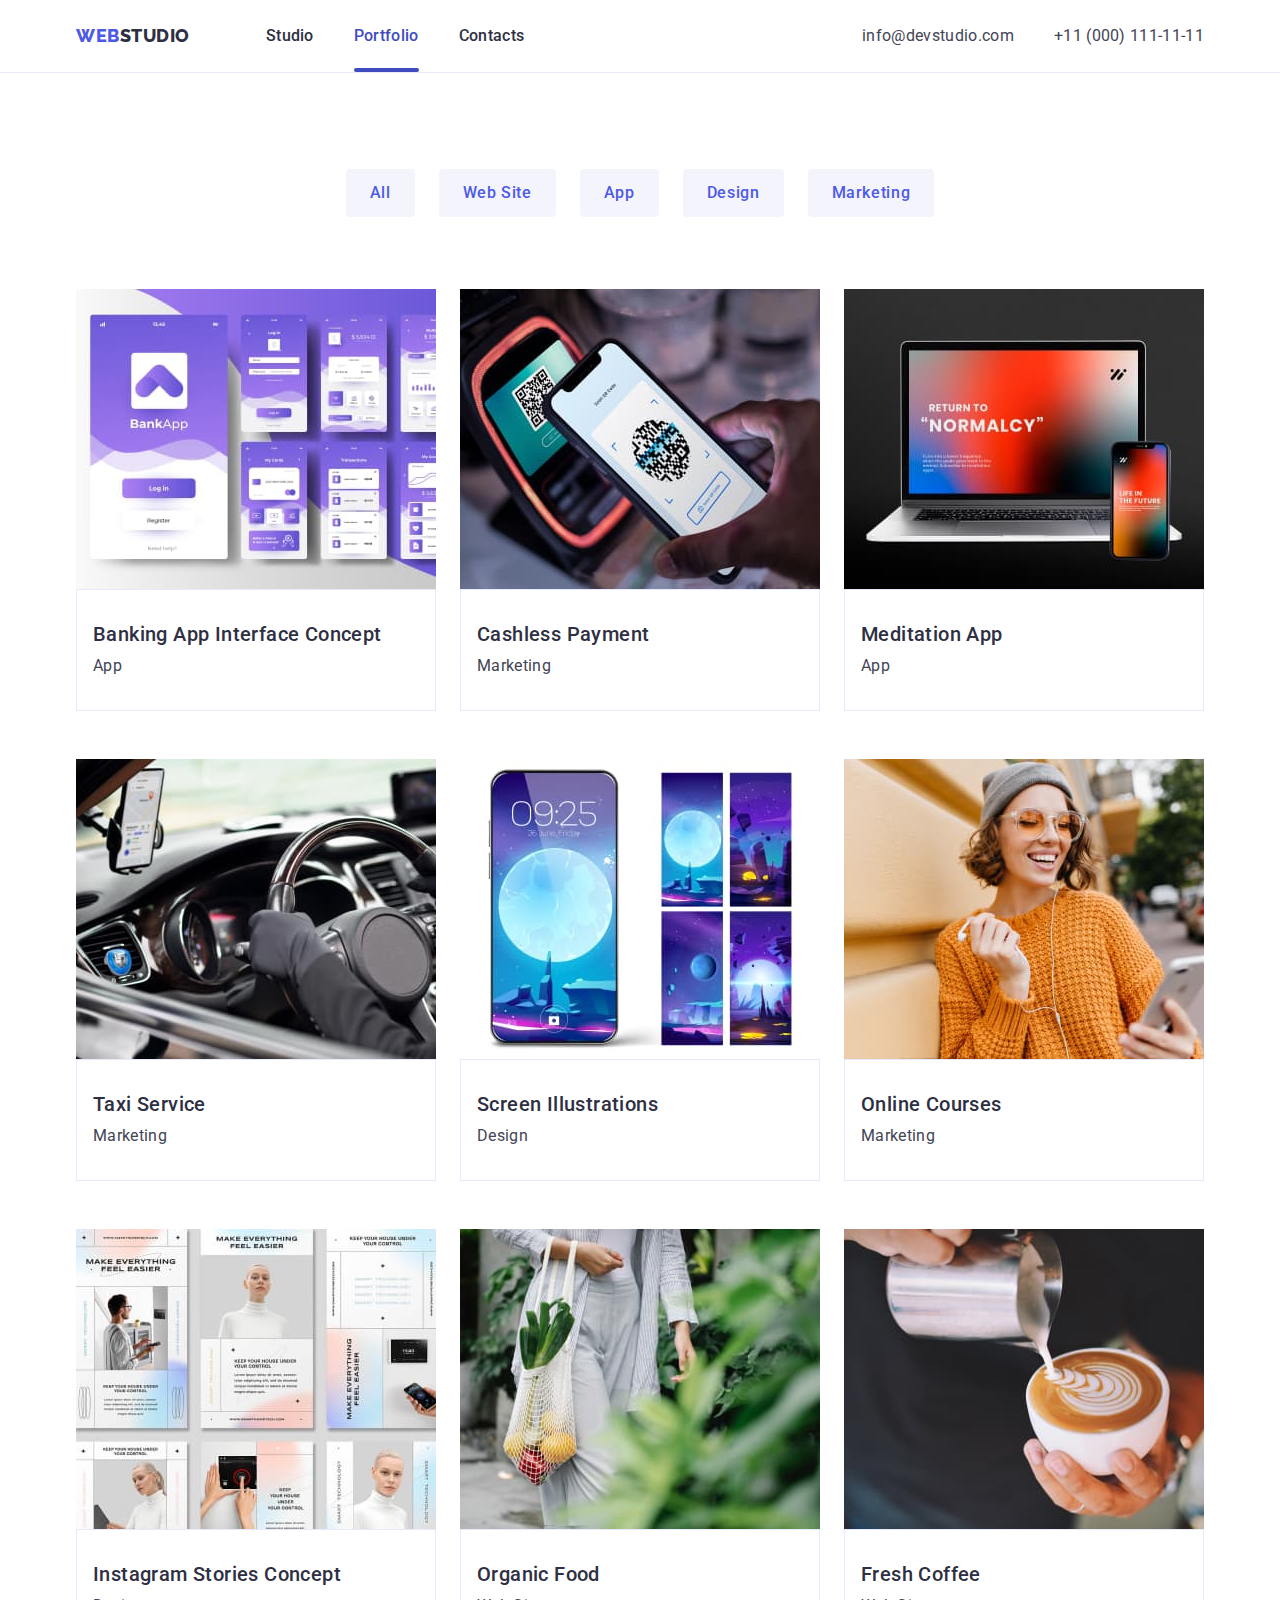
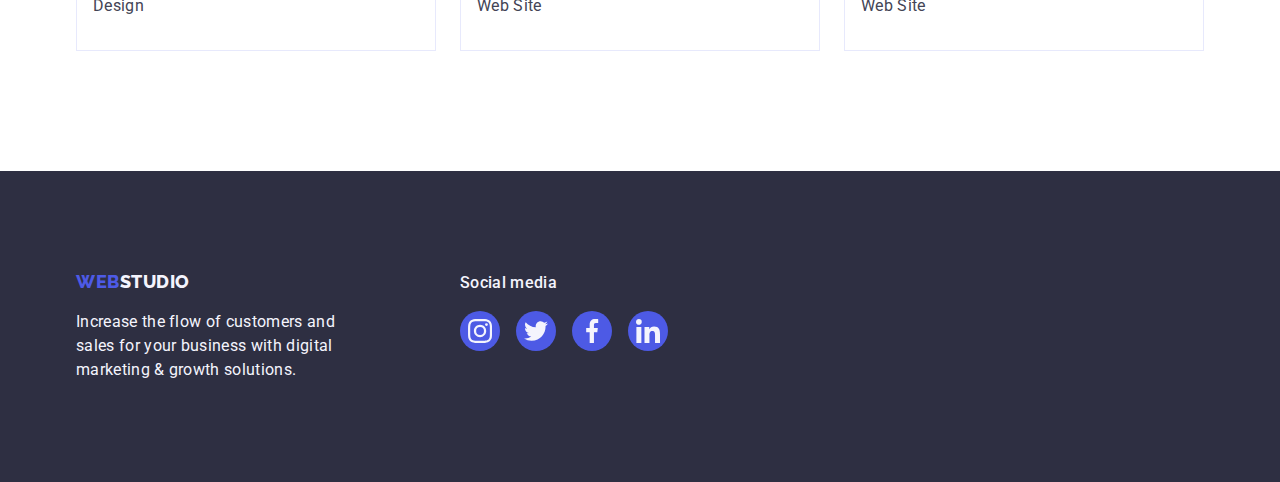
==== portfolio.html @ 8e132cdf "Initial commit" ====
<!DOCTYPE html>
<html lang="en">
  <head>
    <meta charset="UTF-8" />
    <meta http-equiv="X-UA-Compatible" content="IE=edge" />
    <meta name="viewport" content="width=device-width, initial-scale=1.0" />
    <title>Document</title>
    <link rel="preconnect" href="https://fonts.googleapis.com" />
    <link rel="preconnect" href="https://fonts.gstatic.com" crossorigin />
    <link
      href="https://fonts.googleapis.com/css2?family=Montserrat:wght@400;700&family=Raleway:wght@800&family=Roboto:wght@400;500;700;900&display=swap"
      rel="stylesheet"
    />
    <link
      rel="stylesheet"
      href="https://cdn.jsdelivr.net/npm/modern-normalize@1.1.0/modern-normalize.min.css"
    />
    <link href="./css/styles.css" rel="stylesheet" />
  </head>
  <body>
    <header class="header">
      <div class="container page-header-container">
        <nav class="header-navigation">
          <a href="./index.html" class="logo link"
            >Web<span class="header-logo-second">Studio</span></a
          >
          <ul class="header-list list">
            <li class="header-item">
              <a href="./index.html" class="header-link link">Studio</a>
            </li>
            <li class="header-item">
              <a href="./portfolio.html" class="header-link link active"
                >Portfolio</a
              >
            </li>
            <li class="header-item">
              <a href="" class="header-link link">Contacts</a>
            </li>
          </ul>
        </nav>
        <address class="adress">
          <ul class="header-list list">
            <li class="header-item">
              <a
                href="mailto:info@devstudio.com"
                class="header-link-adress link"
                >info@devstudio.com</a
              >
            </li>
            <li class="header-item">
              <a href="tel:+110001111111" class="header-link-adress link"
                >+11 (000) 111-11-11</a
              >
            </li>
          </ul>
        </address>
      </div>
    </header>
    <main>
      <section class="control-panel">
        <div class="container">
          <h1 hidden class="control-panel-title">Control Panel</h1>
          <ul class="control-panel-list list">
            <li class="control-panel-item">
              <button type="button" class="control-panel-buttom">All</button>
            </li>
            <li class="control-panel-item">
              <button type="button" class="control-panel-buttom">
                Web Site
              </button>
            </li>
            <li class="control-panel-item">
              <button type="button" class="control-panel-buttom">App</button>
            </li>
            <li class="control-panel-item">
              <button type="button" class="control-panel-buttom">Design</button>
            </li>
            <li class="control-panel-item">
              <button type="button" class="control-panel-buttom">
                Marketing
              </button>
            </li>
          </ul>

          <ul class="gallery-list list gallery-container">
            <li class="gallery-item">
              <a href="#" class="gallery-link link">
                <div class="gallery-list-overlay">
                  <img
                    class="gallery-img"
                    src="./images/app.jpg"
                    alt="Banking App"
                    width="360"
                    height="300"
                  />
                  <p class="overlay">
                    14 Stylish and User-Friendly App Design Concepts · Task
                    Manager App · Calorie Tracker App · Exotic Fruit Ecommerce
                    App · Cloud Storage App
                  </p>
                </div>
                <div class="gallery-border">
                  <h2 class="gallery-title">Banking App Interface Concept</h2>
                  <p class="gallery-text">App</p>
                </div></a
              >
            </li>
            <li class="gallery-item">
              <a href="#" class="link gallery-link">
                <div class="gallery-list-overlay">
                  <img
                    class="gallery-img"
                    src="./images/payment.jpg"
                    alt="Payment"
                    width="360"
                    height="300"
                  />
                  <p class="overlay">
                    14 Stylish and User-Friendly App Design Concepts · Task
                    Manager App · Calorie Tracker App · Exotic Fruit Ecommerce
                    App · Cloud Storage App
                  </p>
                </div>
                <div class="gallery-border">
                  <h2 class="gallery-title">Cashless Payment</h2>
                  <p class="gallery-text">Marketing</p>
                </div></a
              >
            </li>
            <li class="gallery-item">
              <a href="#" class="link gallery-link">
                <div class="gallery-list-overlay">
                  <img
                    class="gallery-img"
                    src="./images/computerapp.jpg"
                    alt="Meditation App"
                    width="360"
                    height="300"
                  />
                  <p class="overlay">
                    14 Stylish and User-Friendly App Design Concepts · Task
                    Manager App · Calorie Tracker App · Exotic Fruit Ecommerce
                    App · Cloud Storage App
                  </p>
                </div>
                <div class="gallery-border">
                  <h2 class="gallery-title">Meditation App</h2>
                  <p class="gallery-text">App</p>
                </div></a
              >
            </li>
            <li class="gallery-item">
              <a href="#" class="link gallery-link">
                <div class="gallery-list-overlay">
                  <img
                    class="gallery-img"
                    src="./images/taxi.jpg"
                    alt="Taxi"
                    width="360"
                    height="300"
                  />
                  <p class="overlay">
                    14 Stylish and User-Friendly App Design Concepts · Task
                    Manager App · Calorie Tracker App · Exotic Fruit Ecommerce
                    App · Cloud Storage App
                  </p>
                </div>
                <div class="gallery-border">
                  <h2 class="gallery-title">Taxi Service</h2>
                  <p class="gallery-text">Marketing</p>
                </div>
              </a>
            </li>
            <li class="gallery-item">
              <a href="#" class="link gallery-link">
                <div class="gallery-list-overlay">
                  <img
                    class="gallery-img"
                    src="./images/screen.jpg"
                    alt="Screen"
                    width="360"
                    height="300"
                  />
                  <p class="overlay">
                    14 Stylish and User-Friendly App Design Concepts · Task
                    Manager App · Calorie Tracker App · Exotic Fruit Ecommerce
                    App · Cloud Storage App
                  </p>
                </div>
                <div class="gallery-border">
                  <h2 class="gallery-title">Screen Illustrations</h2>
                  <p class="gallery-text">Design</p>
                </div>
              </a>
            </li>
            <li class="gallery-item">
              <a href="#" class="link gallery-link">
                <div class="gallery-list-overlay">
                  <img
                    class="gallery-img"
                    src="./images/girl.jpg"
                    alt="Girl"
                    width="360"
                    height="300"
                  />
                  <p class="overlay">
                    14 Stylish and User-Friendly App Design Concepts · Task
                    Manager App · Calorie Tracker App · Exotic Fruit Ecommerce
                    App · Cloud Storage App
                  </p>
                </div>
                <div class="gallery-border">
                  <h2 class="gallery-title">Online Courses</h2>
                  <p class="gallery-text">Marketing</p>
                </div>
              </a>
            </li>
            <li class="gallery-item">
              <a href="#" class="link gallery-link">
                <div class="gallery-list-overlay">
                  <img
                    class="gallery-img"
                    src="./images/stories.jpg"
                    alt="Stories"
                    width="360"
                    height="300"
                  />
                  <p class="overlay">
                    14 Stylish and User-Friendly App Design Concepts · Task
                    Manager App · Calorie Tracker App · Exotic Fruit Ecommerce
                    App · Cloud Storage App
                  </p>
                </div>
                <div class="gallery-border">
                  <h2 class="gallery-title">Instagram Stories Concept</h2>
                  <p class="gallery-text">Design</p>
                </div>
              </a>
            </li>
            <li class="gallery-item">
              <a href="#" class="link gallery-link">
                <div class="gallery-list-overlay">
                  <img
                    class="gallery-img"
                    src="./images/food.jpg"
                    alt="Food"
                    width="360"
                    height="300"
                  />
                  <p class="overlay">
                    14 Stylish and User-Friendly App Design Concepts · Task
                    Manager App · Calorie Tracker App · Exotic Fruit Ecommerce
                    App · Cloud Storage App
                  </p>
                </div>
                <div class="gallery-border">
                  <h2 class="gallery-title">Organic Food</h2>
                  <p class="gallery-text">Web Site</p>
                </div>
              </a>
            </li>
            <li class="gallery-item">
              <a href="#" class="link gallery-link">
                <div class="gallery-list-overlay">
                  <img
                    class="gallery-img"
                    src="./images/coffee.jpg"
                    alt="coffee"
                    width="360"
                    height="300"
                  />
                  <p class="overlay">
                    14 Stylish and User-Friendly App Design Concepts · Task
                    Manager App · Calorie Tracker App · Exotic Fruit Ecommerce
                    App · Cloud Storage App
                  </p>
                </div>
                <div class="gallery-border">
                  <h2 class="gallery-title">Fresh Coffee</h2>
                  <p class="gallery-text">Web Site</p>
                </div>
              </a>
            </li>
          </ul>
        </div>
      </section>
    </main>
    <footer class="footer page-footer-container">
      <div class="container main-footer-container">
        <div class="footer-container">
          <a href="./index.html" class="logo link"
            >Web<span class="footer-logo-second">Studio</span></a
          >
          <p class="footer-text">
            Increase the flow of customers and sales for your business with
            digital marketing & growth solutions.
          </p>
        </div>
        <div class="footer-social-container">
          <h3 class="footer-title">Social media</h3>
          <ul class="footer-social-list list">
            <li class="footer-social-list-item">
              <a href="" class="footer-social-list-link">
                <svg class="social-list-icon" width="24" height="24">
                  <use
                    href="./images/for_sprite/sprite.svg#icon-instagram"
                  ></use>
                </svg>
              </a>
            </li>
            <li class="footer-social-list-item">
              <a href="" class="footer-social-list-link">
                <svg class="social-list-icon" width="24" height="24">
                  <use href="./images/for_sprite/sprite.svg#icon-twitter"></use>
                </svg>
              </a>
            </li>
            <li class="footer-social-list-item">
              <a href="" class="footer-social-list-link">
                <svg class="social-list-icon" width="24" height="24">
                  <use
                    href="./images/for_sprite/sprite.svg#icon-facebook"
                  ></use>
                </svg>
              </a>
            </li>
            <li class="footer-social-list-item">
              <a href="" class="footer-social-list-link">
                <svg class="social-list-icon" width="24" height="24">
                  <use
                    href="./images/for_sprite/sprite.svg#icon-linkedin"
                  ></use>
                </svg>
              </a>
            </li>
          </ul>
        </div>
      </div>
    </footer>
  </body>
</html>
---- css/styles.css ----
:root {
  --main-color-text: #2e2f42;
  --second-color-text: #434455;
  --main-color-backgrond-dark: #2e2f42;
  --second-color-background-dark: #434455;

  --main-color-background-light: #ffffff;
  --second-color-background-light: #f4f4fd;
  --color-focus-hover: #404bbf;
  --color-logo-button: #4d5ae5;
  --background-img-color: GREY;
  --border-color: #e7e9fc;
  --social-hover-color: #31d0aa;
  --customers-color: #8e8f99;

  --transition-duration-and-timing: 250ms cubic-bezier(0.4, 0, 0.2, 1);

  --modal-window-background: #fcfcfc;
}
body {
  font-family: "Roboto", sans-serif;
  color: var(--second-color-background-dark);
  background-color: var(--main-color-background-light);
}

h1,
h2,
h3,
h4,
h5,
h6,
p {
  margin-top: 0;
  margin-bottom: 0;
}

ul {
  margin-top: 0;
  margin-bottom: 0;
  padding-left: 0;
}

img {
  display: block;
}

button {
  cursor: pointer;
}

.list {
  list-style: none;
}

.link {
  text-decoration: none;
}

.container {
  margin-left: auto;
  margin-right: auto;
  width: 1158px;
  padding-left: 15px;
  padding-right: 15px;
}

.section {
  padding-top: 120px;
  padding-bottom: 120px;
}

/*=================================================MAIN PAGE=============================================*/

/* ==================HEADER================*/
.page-header-container {
  display: flex;
  align-items: center;
  justify-content: space-between;
}

.header {
  padding-top: 24px;
  padding-bottom: 24px;
  border-bottom: 1px solid var(--border-color);
}
.header-navigation {
  display: flex;
  align-items: center;
}
.logo {
  font-family: "Raleway", sans-serif;
  font-weight: 800;
  font-size: 18px;
  line-height: 1.17;
  letter-spacing: 0.03em;
  text-transform: uppercase;
  color: var(--color-logo-button);
}
.header-logo-second {
  color: var(--main-color-text);
  margin-right: 76px;
}
.header-list {
  display: flex;
  align-items: center;
}
.header-item:not(:last-child) {
  margin-right: 40px;
}
.header-link {
  display: block;
  font-weight: 500;
  font-size: 16px;
  line-height: 1.5;
  letter-spacing: 0.02em;
  color: var(--main-color-text);
  position: relative;

  transition: color var(--transition-duration-and-timing);
}
.header-link:hover,
.header-link:focus {
  color: var(--color-focus-hover);
}

.active {
  color: var(--color-focus-hover);
}

.active::after {
  position: absolute;
  content: "";
  display: block;
  width: 100%;
  height: 4px;
  left: 0px;
  top: 44px;
  border-radius: 2px;
  background-color: var(--color-focus-hover);
}

.adress {
  font-style: normal;
}

.header-link-adress {
  font-weight: 400;
  font-size: 16px;
  line-height: 1.5;
  letter-spacing: 0.02em;
  color: var(--second-color-text);

  transition: color var(--transition-duration-and-timing);
}
.header-link-adress:hover,
.header-link-adress:focus {
  color: var(--color-focus-hover);
}

/* ==================FOOTER================*/

.footer {
  background: var(--main-color-backgrond-dark);
  padding-top: 100px;
  padding-bottom: 100px;
}
.page-footer-container {
  display: flex;
}
.footer-logo-second {
  font-weight: 800;
  font-size: 18px;
  line-height: 1.17;
  letter-spacing: 0.03em;
  text-transform: uppercase;
  color: var(--second-color-background-light);
}
.footer-container {
  width: 264px;
}
.footer-link {
}
.footer-text {
  margin-top: 18px;
  font-size: 16px;
  line-height: 1.5;
  letter-spacing: 0.02em;
  color: var(--second-color-background-light);
  width: 264px;
}
.footer-social-list {
  display: flex;
  justify-content: center;
  gap: 16px;
}
.footer-title {
  font-weight: 500;
  font-size: 16px;
  line-height: 24px;
  letter-spacing: 0.02em;
  color: var(--second-color-background-light);
  margin-bottom: 16px;
}
.footer-social-container {
  margin-left: 120px;
}

.main-footer-container {
  display: flex;
}

.footer-social-list-link {
  width: 40px;
  height: 40px;
  border-radius: 50%;
  background-color: var(--color-logo-button);
  display: flex;
  justify-content: center;
  align-items: center;

  transition: background var(--transition-duration-and-timing);
}

.footer-social-list-link:hover,
.footer-social-list-link:focus {
  background: var(--social-hover-color);
}

/*-------------------HERO-------------*/

.hero {
  background: var(--main-color-text);
  padding-top: 188px;
  padding-bottom: 188px;
  background-image: linear-gradient(
      rgba(46, 47, 66, 0.7),
      rgba(46, 47, 66, 0.7)
    ),
    url("../images/bg.jpg");
  width: 1440px;
  margin-left: auto;
  margin-right: auto;
  background-size: cover;
  background-color: var(--background-img-color);
  background-position: center;
  background-repeat: no-repeat;
}
.hero-title {
  width: 496px;
  margin-bottom: 48px;
  margin-right: auto;
  margin-left: auto;
  font-size: 56px;
  line-height: 1.07;
  letter-spacing: 0.02em;
  text-align: center;
  color: var(--main-color-background-light);
}
.hero-button {
  display: block;
  margin-right: auto;
  margin-left: auto;
  border-radius: 4px;
  border: none;
  padding: 16px 32px 16px 32px;
  font-family: inherit;
  font-weight: 500;
  font-size: 16px;
  line-height: 1.5;
  letter-spacing: 0.04em;
  color: var(--main-color-background-light);
  background: var(--color-logo-button);

  transition: background-color var(--transition-duration-and-timing),
    box-shadow var(--transition-duration-and-timing);
}
.hero-button:hover,
.hero-button:focus {
  background-color: var(--color-focus-hover);
  box-shadow: 0px 4px 4px rgba(0, 0, 0, 0.15);
}

/*-------------------BASIS-------------*/
.basis {
}
.basis-title-hidden {
}
.basis-list {
  display: flex;
}
.basis-item:not(:last-child) {
  margin-right: 24px;
}

.basis-item {
  width: calc((100% - 72px) / 4);
}

.basis-mini-title {
  margin-bottom: 8px;
  font-weight: 500;
  font-size: 20px;
  line-height: 1.2;
  letter-spacing: 0.02em;
  color: var(--main-color-text);
}
.basis-text {
  font-size: 16px;
  line-height: 1.5;
  letter-spacing: 0.02em;
  color: var(--second-color-text);
}

.basis-link {
  background: var(--second-color-background-light);
  border-radius: 4px;
  height: 112px;
  display: flex;
  justify-content: center;
  align-items: center;
  margin-bottom: 8px;
}

/*-------------------WORK-------------*/
.work {
  padding-bottom: 120px;
}
.work-title {
  margin-bottom: 72px;
  font-size: 36px;
  line-height: 1.11;
  letter-spacing: 0.02em;
  text-transform: capitalize;
  text-align: center;
  color: var(--main-color-text);
}
.work-list {
  display: flex;
  flex-wrap: wrap;
  gap: 24px;
}

.work-img {
  flex-basis: calc((100% - 48px) / 3);
  display: block;
  max-width: 100%;
  height: auto;
}

/*-------------------TEAM-------------*/
.team {
  background-color: var(--second-color-background-light);
}
.team-main-title {
  margin-bottom: 72px;
  font-size: 36px;
  line-height: 1.11;
  letter-spacing: 0.02em;
  text-transform: capitalize;
  text-align: center;
  color: var(--main-color-text);
}
.team-list {
  display: flex;
  justify-content: center;
  flex-wrap: wrap;
  gap: 24px;
}
.team-item {
  background-color: var(--main-color-background-light);
  box-shadow: 0px 1px 6px rgba(46, 47, 66, 0.08),
    0px 1px 1px rgba(46, 47, 66, 0.16), 0px 2px 1px rgba(46, 47, 66, 0.08);
  border-radius: 0px 0px 4px 4px;
}
.team-img {
  flex-basis: calc((100% - 72px) / 4);
  display: block;
  max-width: 100%;
  height: auto;
}
.team-second-title {
  margin-bottom: 8px;
  font-weight: 500;
  font-size: 20px;
  line-height: 1.2;
  letter-spacing: 0.02em;
  text-align: center;
  color: var(--main-color-text);
  background-color: var(--main-color-bacground-light);
}
.team-text {
  font-size: 16px;
  line-height: 1.5;
  letter-spacing: 0.02em;
  text-align: center;
  color: var(--second-color-text);
  background-color: var(--main-color-background-light);
  margin-bottom: 8px;
}
.our-team {
  padding: 32px 16px 32px 16px;
}
.social-list {
  display: flex;
  justify-content: center;
  gap: 24px;
}

.social-list-link {
  width: 40px;
  height: 40px;
  border-radius: 50%;
  background-color: var(--color-logo-button);
  display: flex;
  justify-content: center;
  align-items: center;

  transition: background var(--transition-duration-and-timing);
}
.social-list-link:hover,
.social-list-link:focus {
  background: var(--color-focus-hover);
}
.social-list-icon {
  fill: var(--second-color-background-light);
}

/*---------------------Customers-----------------*/

.customers {
}
.customers-container {
}
.customers-title {
  font-size: 36px;
  line-height: 40px;
  text-align: center;
  letter-spacing: 0.02em;
  text-transform: capitalize;
  color: var(--main-color-text);
  margin-bottom: 72px;
}
.customers-list {
  display: flex;
  gap: 24px;
  justify-content: center;
  align-items: center;
}
.customers-list-item {
  width: calc((1128px - 120px) / 6);
  height: 88px;
}

.customers-list-link {
  width: 100%;
  height: 100%;
  border: 1px solid var(--customers-color);
  border-radius: 4px;
  display: flex;
  justify-content: center;
  align-items: center;
  color: var(--customers-color);

  transition: border-color var(--transition-duration-and-timing),
    fill var(--transition-duration-and-timing);
}
.customers-list-icon {
  /*fill: var(--customers-color);*/
  fill: currentColor;
  transition: fill var(--transition-duration-and-timing);
}

.customers-list-link:hover,
.customers-list-link:focus {
  border-color: var(--color-focus-hover);
}
.customers-list-link:hover .customers-list-icon,
.customers-list-link:focus .customers-list-icon {
  fill: var(--color-focus-hover);
}

/*=================================================PORTFOLIO=============================================*/
/*---------------------Control Panel------------*/

.control-panel {
  padding-top: 96px;
  padding-bottom: 120px;
}
.control-panel-title {
}
.control-panel-list {
  margin-bottom: 72px;
  display: flex;
  justify-content: center;
}
.control-panel-item:not(:last-child) {
  margin-right: 24px;
}
.control-panel-buttom {
  border-color: var(--second-color-background-light);
  border: transparent;
  border-radius: 4px;
  padding-top: 12px;
  padding-bottom: 12px;
  padding-left: 24px;
  padding-right: 24px;
  font-family: inherit;
  font-weight: 500;
  font-size: 16px;
  line-height: 1.5;
  letter-spacing: 0.04em;
  color: var(--color-logo-button);
  background: var(--second-color-background-light);

  transition: background var(--transition-duration-and-timing),
    border-color var(--transition-duration-and-timing),
    color var(--transition-duration-and-timing),
    box-shadow var(--transition-duration-and-timing);
}
.control-panel-buttom:hover,
.control-panel-buttom:focus {
  background: var(--color-focus-hover);
  border-color: var(--color-focus-hover);
  color: var(--main-color-background-light);
  box-shadow: 0px 3px 1px rgba(0, 0, 0, 0.1), 0px 2px 1px rgba(0, 0, 0, 0.08),
    0px 2px 2px rgba(0, 0, 0, 0.12);
}

/*----------------------Gallery------------------*/
.gallery {
}

.gallery-list {
  display: flex;
  flex-wrap: wrap;
  gap: 48px 24px;
  justify-content: center;
}
.gallery-container {
}

.gallery-item {
  flex-basis: calc((100% - 48px) / 3);
}
.gallery-img {
  display: block;
  max-width: 100%;
  height: auto;
}
.gallery-title {
  margin-bottom: 8px;
  font-weight: 500;
  font-size: 20px;
  line-height: 1.2;
  letter-spacing: 0.02em;
  color: var(--main-color-text);
}
.gallery-text {
  font-size: 16px;
  line-height: 1.5;
  letter-spacing: 0.02em;
  color: var(--second-color-text);
}
.gallery-border {
  padding: 32px 16px;
  border: 1px solid var(--border-color);
}
.gallery-link {
  display: block;
  transition: box-shadow var(--transition-duration-and-timing);
}

.gallery-link:hover,
.gallery-link:focus {
  box-shadow: 0px 1px 6px rgba(46, 47, 66, 0.08),
    0px 1px 1px rgba(46, 47, 66, 0.16), 0px 2px 1px rgba(46, 47, 66, 0.08);
}

.gallery-list-overlay {
  position: relative;
  overflow: hidden;
}
.overlay {
  background-color: var(--color-logo-button);
  color: var(--second-color-background-light);
  font-size: 16px;
  line-height: 24px;
  letter-spacing: 0.02em;
  padding-top: 40px;
  padding-left: 32px;
  padding-right: 32px;
  position: absolute;
  left: 0;
  top: 0;
  width: 100%;
  height: 100%;
  overflow: hidden;
  transform: translate(0%, 100%);
  transition: transform var(--transition-duration-and-timing);
}

.gallery-link:hover .overlay,
.gallery-link:focus .overlay {
  transform: translate(0%, 0%);
}

/*=======================================Modal Window===================================*/

.backdrop {
  position: fixed;
  top: 0;
  left: 0;
  width: 100%;
  height: 100%;
  background-color: rgba(46, 47, 66, 0.4);
  z-index: 100;
  transition: opacity var(--transition-duration-and-timing),
    visibility var(--transition-duration-and-timing);
}

.backdrop.is-hidden {
  opacity: 0;
  visibility: hidden;
  pointer-events: none;
}

.modal {
  width: 408px;
  height: 576px;
  background-color: var(--modal-window-background);
  position: absolute;
  top: 50%;
  left: 50%;
  transform: translate(-50%, -50%);
}

.modal-close-btn {
  background: #e7e9fc;
  border: 1px solid rgba(0, 0, 0, 0.1);
  padding: 0;
  width: 24px;
  height: 24px;
  border-radius: 50%;
  display: flex;
  justify-content: center;
  align-items: center;
  position: absolute;
  top: 24px;
  right: 24px;
  transition: background-color var(--transition-duration-and-timing);
}

.modal-close-btn:hover,
.modal-close-btn:focus {
  background-color: var(--color-focus-hover);
}

.modal-close-btn-icon {
  transition: fill var(--transition-duration-and-timing);
}

.modal-close-btn:hover .modal-close-btn-icon,
.modal-close-btn:focus .modal-close-btn-icon {
  fill: var(--main-color-background-light);
}
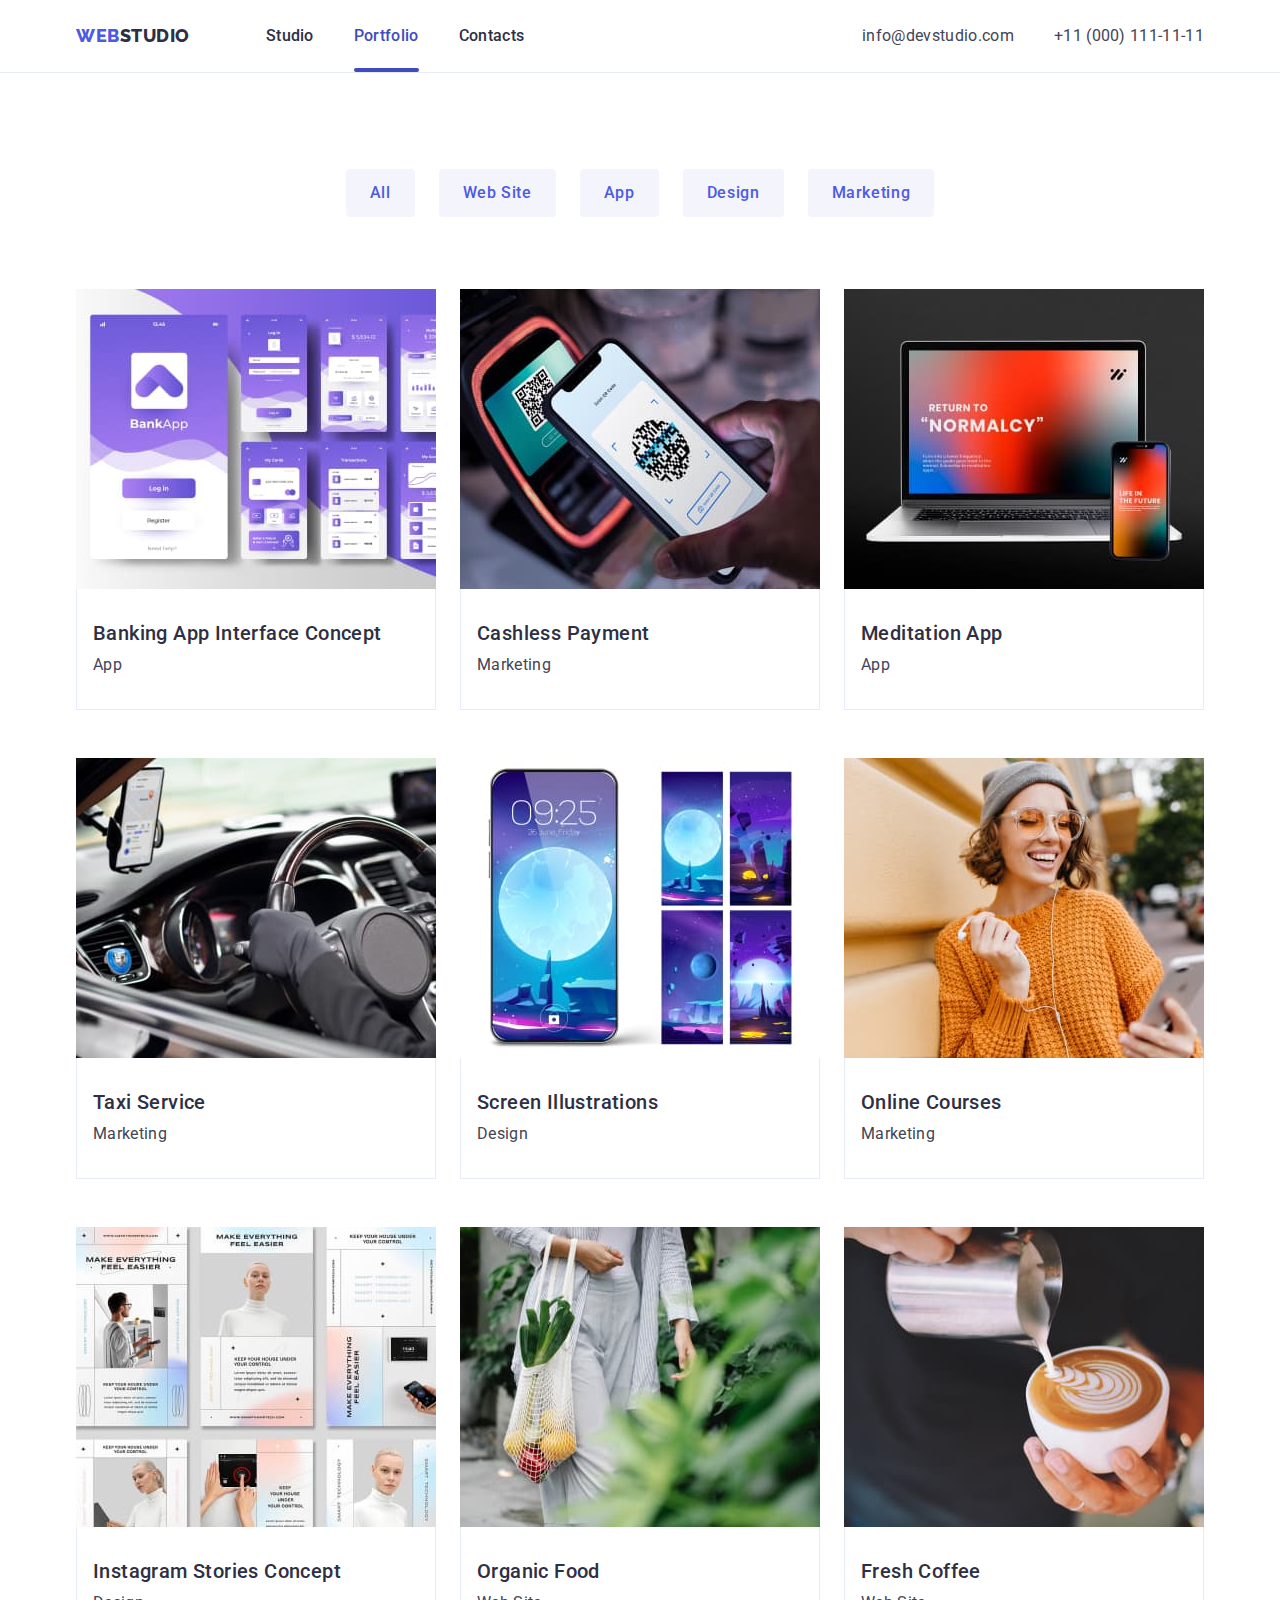
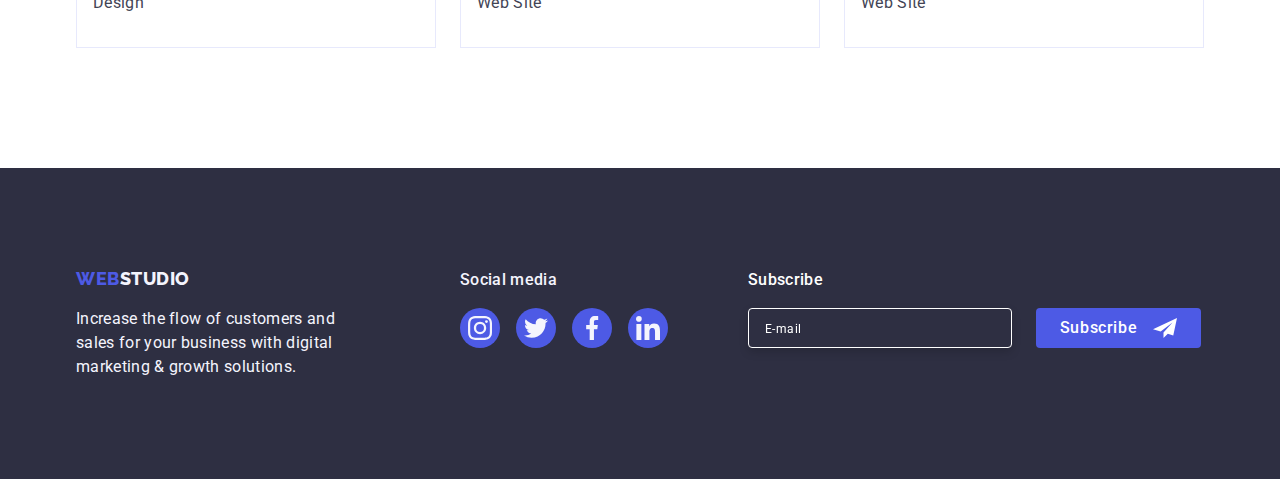
==== commit 2977bf5c: "update file" ====
--- a/portfolio.html
+++ b/portfolio.html
@@ -59,7 +59,7 @@
     <main>
       <section class="control-panel">
         <div class="container">
-          <h1 hidden class="control-panel-title">Control Panel</h1>
+          <h1 class="control-panel-title visually-hidden">Control Panel</h1>
           <ul class="control-panel-list list">
             <li class="control-panel-item">
               <button type="button" class="control-panel-buttom">All</button>
@@ -335,6 +335,25 @@
             </li>
           </ul>
         </div>
+        <div class="footer-email-container">
+          <p class="footer-input-title">Subscribe</p>
+          <form class="footer-form">
+            <div class="footer-form-input-button">
+              <input
+                type="email"
+                name="user_email"
+                class="footer-modal-form-input"
+                placeholder="E-mail"
+              />
+              <button type="submit" class="footer-form-button">
+                Subscribe
+                <svg class="footer-plane-icon" width="24" height="24">
+                  <use href="./images/for_sprite/sprite.svg#icon-plane"></use>
+                </svg>
+              </button>
+            </div>
+          </form>
+        </div>
       </div>
     </footer>
   </body>
--- a/css/styles.css
+++ b/css/styles.css
@@ -69,6 +69,18 @@
   padding-bottom: 120px;
 }
 
+.visually-hidden {
+  position: absolute;
+  width: 1px;
+  height: 1px;
+  margin: -1px;
+  border: 0;
+  padding: 0;
+  white-space: nowrap;
+  clip-path: inset(100%);
+  clip: rect(0 0 0 0);
+  overflow: hidden;
+}
 /*=================================================MAIN PAGE=============================================*/
 
 /* ==================HEADER================*/
@@ -224,6 +236,74 @@
 .footer-social-list-link:hover,
 .footer-social-list-link:focus {
   background: var(--social-hover-color);
+}
+
+.footer-email-container {
+  margin-left: 80px;
+}
+.footer-input-title {
+  margin-bottom: 16px;
+  font-weight: 500;
+  font-size: 16px;
+  line-height: 1.5;
+  letter-spacing: 0.02em;
+  color: var(--main-color-background-light);
+}
+.footer-form {
+}
+.footer-modal-form-input {
+  width: 264px;
+  height: 40px;
+  padding-left: 16px;
+  margin-right: 24px;
+  border: 1px solid var(--main-color-background-light);
+  filter: drop-shadow(0px 4px 4px rgba(0, 0, 0, 0.15));
+  border-radius: 4px;
+  background: var(--main-color-text);
+  color: var(--main-color-background-light);
+}
+
+.footer-modal-form-input::placeholder {
+  font-size: 12px;
+  line-height: 2;
+  letter-spacing: 0.04em;
+  color: var(--main-color-background-light);
+}
+
+.footer-form-button {
+  display: flex;
+  align-items: center;
+  justify-content: center;
+  width: 165px;
+  height: 40px;
+  border: none;
+  font-family: inherit;
+
+  font-weight: 500;
+  font-size: 16px;
+  line-height: 1.5;
+  letter-spacing: 0.04em;
+  color: var(--main-color-background-light);
+  background: var(--color-logo-button);
+  border-radius: 4px;
+
+  transition: background-color var(--transition-duration-and-timing),
+    box-shadow var(--transition-duration-and-timing);
+}
+
+.footer-form-button:hover,
+.footer-form-button:focus {
+  background-color: var(--color-focus-hover);
+  box-shadow: 0px 4px 4px rgba(0, 0, 0, 0.15);
+}
+
+.footer-plane-icon {
+  fill: var(--main-color-background-light);
+  margin-left: 16px;
+}
+
+.footer-form-input-button {
+  display: flex;
 }
 
 /*-------------------HERO-------------*/
@@ -564,6 +644,7 @@
 .gallery-border {
   padding: 32px 16px;
   border: 1px solid var(--border-color);
+  border-top: none;
 }
 .gallery-link {
   display: block;
@@ -614,6 +695,7 @@
   height: 100%;
   background-color: rgba(46, 47, 66, 0.4);
   z-index: 100;
+  opacity: 1;
   transition: opacity var(--transition-duration-and-timing),
     visibility var(--transition-duration-and-timing);
 }
@@ -631,7 +713,9 @@
   position: absolute;
   top: 50%;
   left: 50%;
-  transform: translate(-50%, -50%);
+  transform: translate(-50%, -50%) scale(1);
+  padding-left: 24px;
+  padding-right: 24px;
 }
 
 .modal-close-btn {
@@ -663,3 +747,145 @@
 .modal-close-btn:focus .modal-close-btn-icon {
   fill: var(--main-color-background-light);
 }
+
+.modal-form {
+  display: flex;
+  flex-direction: column;
+}
+.modal-text {
+  margin-top: 72px;
+  margin-bottom: 16px;
+  font-weight: 500;
+  font-size: 16px;
+  line-height: 1.5;
+  text-align: center;
+  letter-spacing: 0.02em;
+  color: var(--main-color-backgrond-dark);
+}
+.modal-form-field {
+  margin-bottom: 8px;
+}
+.modal-form-input-desc {
+  display: block;
+  font-size: 12px;
+  line-height: 1.2;
+  letter-spacing: 0.04em;
+  color: var(--customers-color);
+  margin-bottom: 4px;
+}
+.modal-form-input {
+  width: 100%;
+  height: 40px;
+  border: 1px solid rgba(46, 47, 66, 0.4);
+  border-radius: 4px;
+  padding-left: 38px;
+  color: var(--main-color-text);
+  transition: border-color var(--transition-duration-and-timing);
+}
+
+.modal-form-input:focus {
+  outline: none;
+  border-color: var(--color-logo-button);
+}
+
+.modal-form-input:focus + .modal-icon-svg {
+  fill: var(--color-logo-button);
+}
+
+.modal-form-massage {
+  resize: none;
+  width: 100%;
+  height: 120px;
+  padding-left: 16px;
+  padding-top: 8px;
+  border-radius: 4px;
+  border: 1px solid rgba(46, 47, 66, 0.4);
+  transition: border-color var(--transition-duration-and-timing);
+}
+
+.modal-form-massage:focus {
+  outline: none;
+  border-color: var(--color-logo-button);
+}
+
+.modal-form-massage::placeholder {
+  font-size: 12px;
+  line-height: 1.2;
+  letter-spacing: 0.04em;
+  color: rgba(46, 47, 66, 0.4);
+}
+
+.modal-form-input-wrapper {
+  position: relative;
+}
+.modal-icon-svg {
+  position: absolute;
+  top: 50%;
+  left: 16px;
+  transform: translateY(-50%);
+  transition: fill var(--transition-duration-and-timing);
+}
+
+.modal-form-chek:checked + .modal-form-chek-desc::before {
+  background: var(--color-focus-hover);
+  border: 1px solid var(--color-focus-hover);
+  background-image: url(../images/Vector.svg);
+  background-repeat: no-repeat;
+  background-position: center;
+}
+
+.modal-form-chek-desc::before {
+  display: block;
+  content: "";
+  width: 16px;
+  height: 16px;
+  border: 1px solid rgba(46, 47, 66, 0.4);
+  border-radius: 2px;
+  cursor: pointer;
+  margin-right: 8px;
+}
+
+.modal-form-chek-desc {
+  display: flex;
+  align-items: center;
+  margin-bottom: 24px;
+
+  font-size: 12px;
+  line-height: 1.2;
+  letter-spacing: 0.04em;
+  color: var(--customers-color);
+}
+
+.modal-form-link {
+  font-size: 12px;
+  line-height: 1.3;
+  letter-spacing: 0.04em;
+  color: var(--color-logo-button);
+}
+
+.modal-form-button {
+  display: block;
+  margin-right: auto;
+  margin-left: auto;
+  width: 169px;
+  height: 56px;
+  border-radius: 4px;
+  border: none;
+  padding: 16px 32px 16px 32px;
+  font-family: inherit;
+  font-weight: 500;
+  font-size: 16px;
+  line-height: 1.5;
+  letter-spacing: 0.04em;
+  color: var(--main-color-background-light);
+  background-color: var(--color-logo-button);
+  box-shadow: 0px 4px 4px rgba(0, 0, 0, 0.15);
+  transition: background-color var(--transition-duration-and-timing),
+    box-shadow var(--transition-duration-and-timing);
+}
+
+.modal-form-button:hover,
+.modal-form-button:focus {
+  background-color: var(--color-focus-hover);
+  box-shadow: 0px 4px 4px rgba(0, 0, 0, 0.15);
+}
